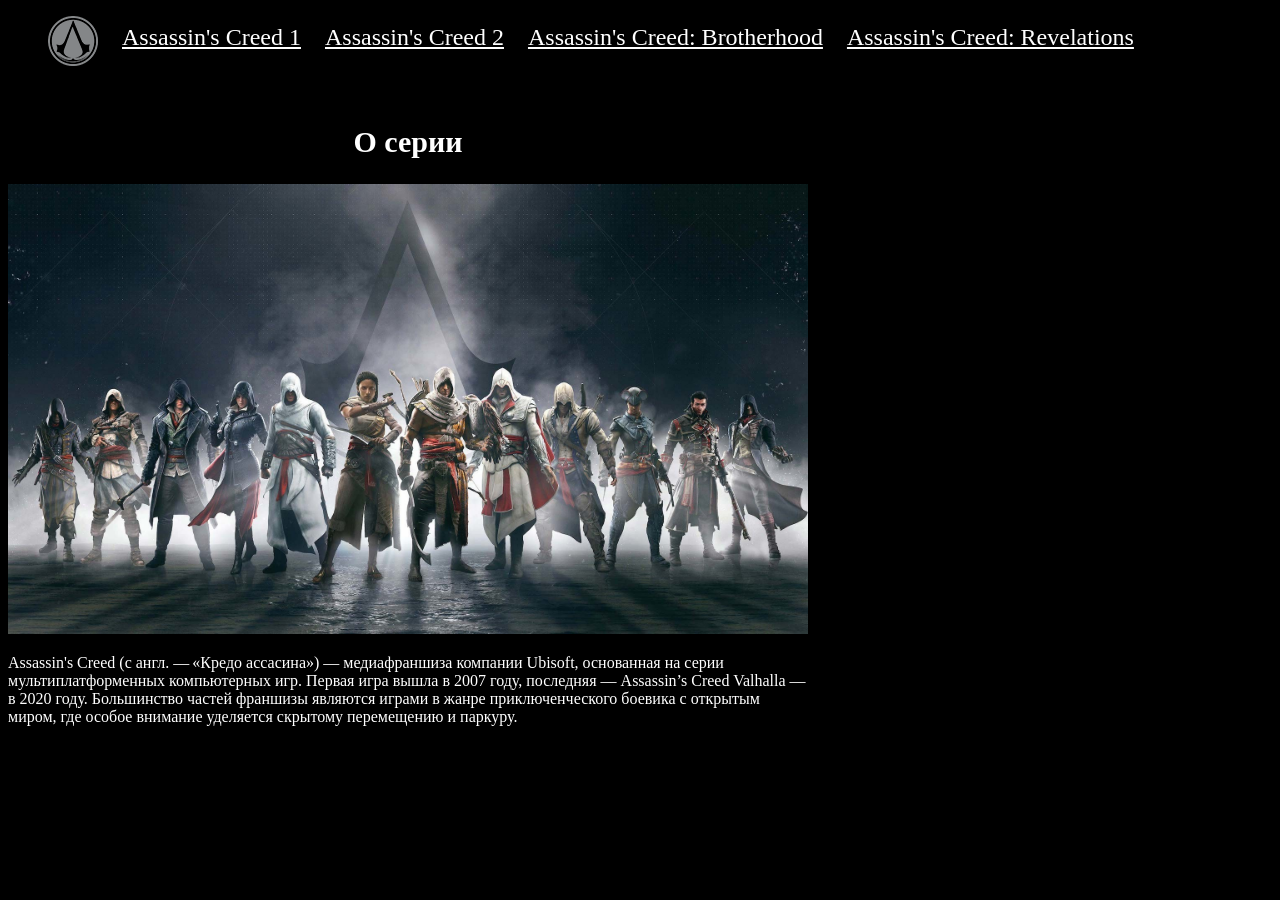
==== index.html @ eba08b95 "Add files via upload" ====
<!DOCTYPE html>
<html lang="ru">
    <head>
        <meta charset="UTF-8">
        <title>Библиотека игр Assassin's Creed</title>
        <link rel="stylesheet" href="style.css">
    </head>
    <body>
        <header>
            <nav class="menu">
                <ul>
                    <li class="logo"><img src="logo.png"></li>
                    <li><a href="#">Assassin's Creed 1</a></li>
                    <li><a href="#">Assassin's Creed 2</a></li>
                    <li><a href="#">Assassin's Creed: Brotherhood</a></li>
                    <li><a href="#">Assassin's Creed: Revelations</a></li>
                </ul>
            </nav>
            <main>
                <aside>
                    Something.
                </aside>
                <section>
                    <article>
                        <h2>О серии</h2>
                        <img style="text-align: center"; src="main_banner.jpg" width="800px">
                        <p>
                            Assassin's Creed (с англ. — «Кредо ассасина») — медиафраншиза компании Ubisoft, основанная на серии мультиплатформенных компьютерных игр. Первая игра вышла в 2007 году, последняя — Assassin’s Creed Valhalla — в 2020 году. Большинство частей франшизы являются играми в жанре приключенческого боевика с открытым миром, где особое внимание уделяется скрытому перемещению и паркуру.             
                        </p>
                    </article>
                </section>
            </main>
        </header>
    </body>
</html>
---- style.css ----
body {
    background-color: black;
}

.logo {
    vertical-align: middle;
}

nav > ul > li {
    display: inline-flex;
    margin-right: 20px;
    font-size: 24px;
}

a {
    color: white;
}

main {
    width: 800px;
    text-align: justify;
}

article {
    text-align: center;
    color: white;
}

p {
    color: white;
    text-align: left;
}

h2 {
    font-size: 30px;
    text-align: center;
}
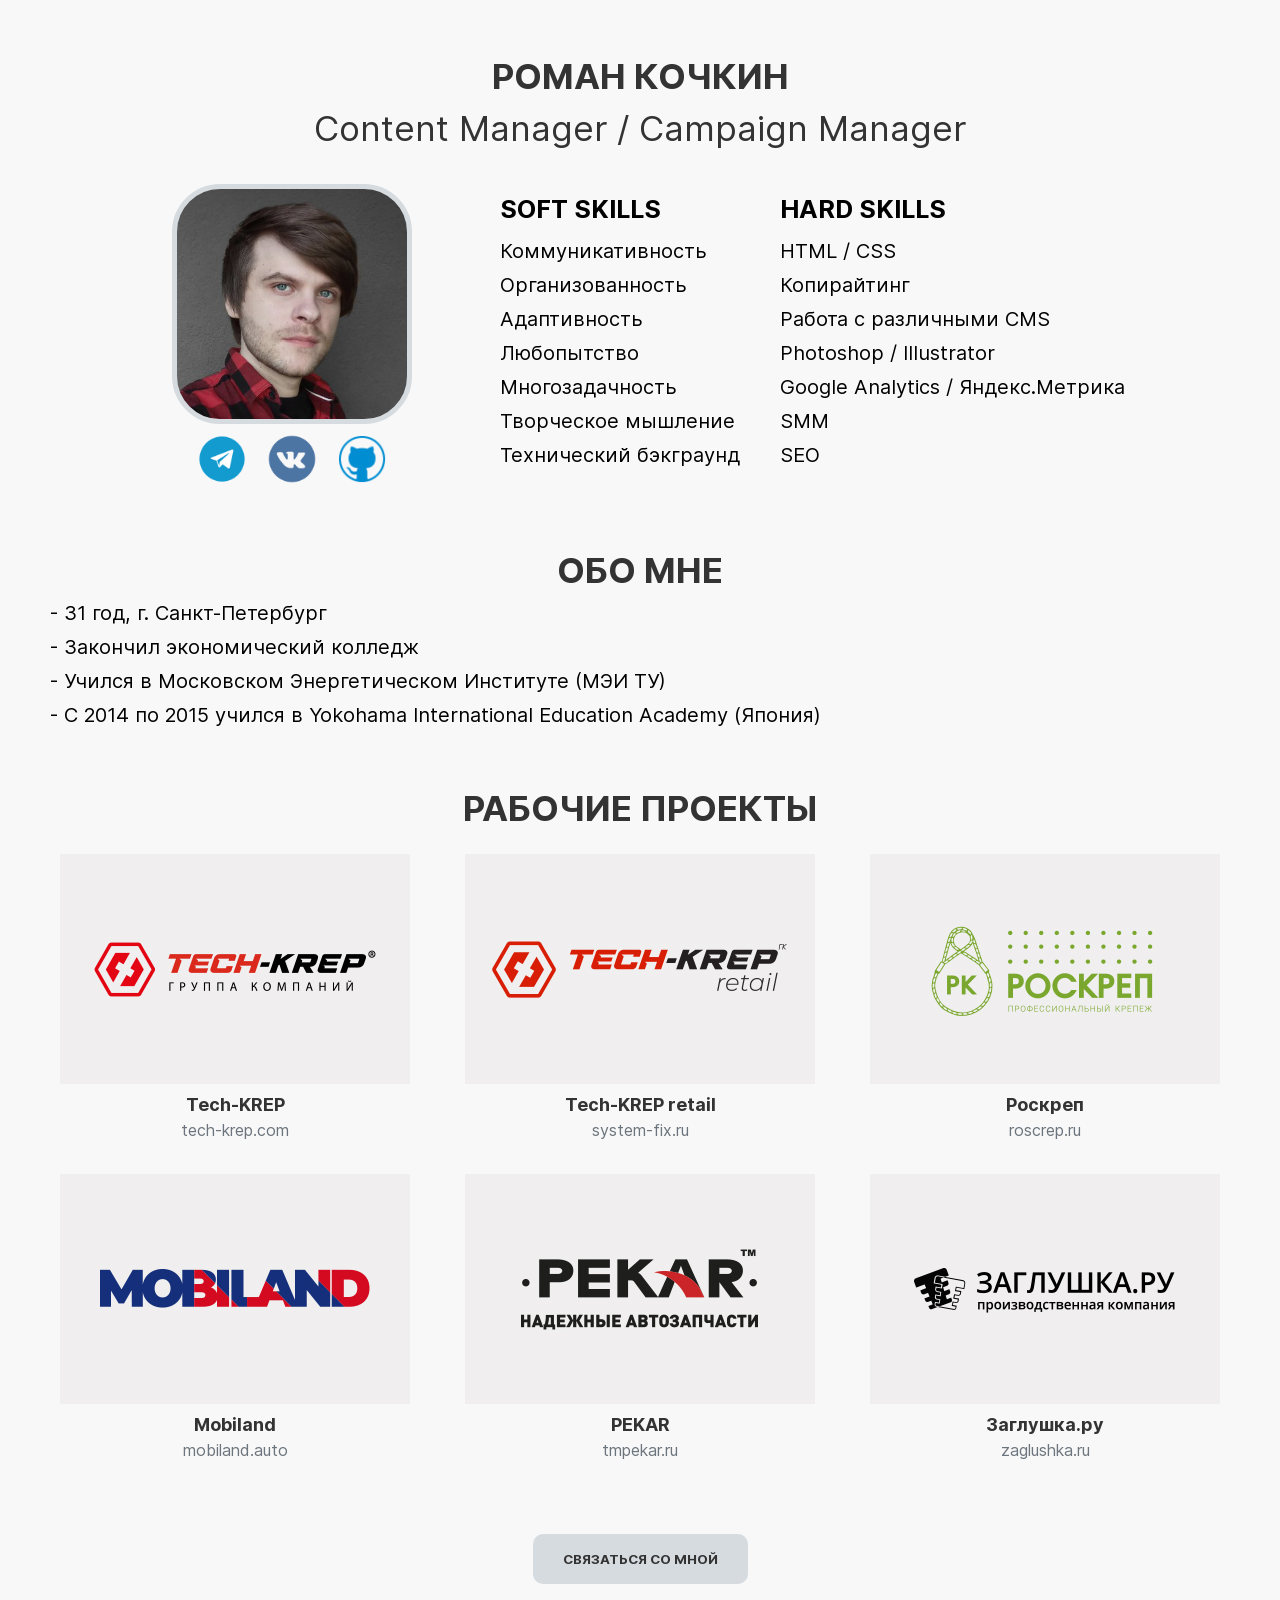
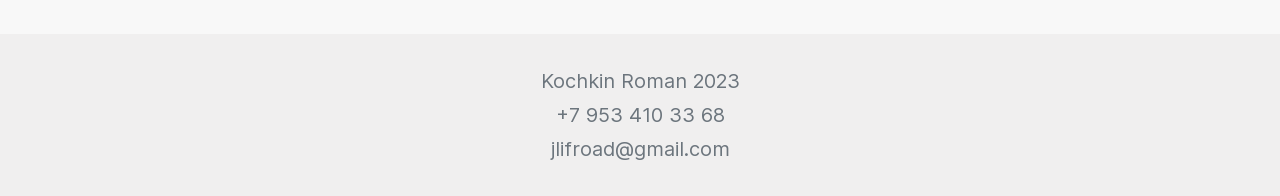
==== commit 98547019: "personal page" ====
--- a/index.html
+++ b/index.html
@@ -1,35 +1,148 @@
-<!DOCTYPE html>
-<html lang="ru">
-    <head>
-        <meta charset="UTF-8">
-        <title>Библиотека игр Assassin's Creed</title>
-        <link rel="stylesheet" href="style.css">
-    </head>
-    <body>
-        <header>
-            <nav class="menu">
-                <ul>
-                    <li class="logo"><img src="logo.png"></li>
-                    <li><a href="#">Assassin's Creed 1</a></li>
-                    <li><a href="#">Assassin's Creed 2</a></li>
-                    <li><a href="#">Assassin's Creed: Brotherhood</a></li>
-                    <li><a href="#">Assassin's Creed: Revelations</a></li>
-                </ul>
-            </nav>
-            <main>
-                <aside>
-                    Something.
-                </aside>
-                <section>
-                    <article>
-                        <h2>О серии</h2>
-                        <img style="text-align: center"; src="main_banner.jpg" width="800px">
-                        <p>
-                            Assassin's Creed (с англ. — «Кредо ассасина») — медиафраншиза компании Ubisoft, основанная на серии мультиплатформенных компьютерных игр. Первая игра вышла в 2007 году, последняя — Assassin’s Creed Valhalla — в 2020 году. Большинство частей франшизы являются играми в жанре приключенческого боевика с открытым миром, где особое внимание уделяется скрытому перемещению и паркуру.             
-                        </p>
-                    </article>
-                </section>
-            </main>
-        </header>
-    </body>
-</html>
+<html lang="ru">
+    <head>
+        <meta charset="UTF-8">
+        <meta name="viewport" content="width=device-width, initial-scale=1.0">
+        <meta http-equiv="X-UA-Compatible" content="ie=edge">
+        <title>Роман Кочкин - контент-менеджер</title>
+        <link rel="shortcut icon" type="image/x-icon" href="favicon.ico" />
+        <link rel="stylesheet" href="css/styles.css">
+    </head>
+    <body>
+        <header>
+            <p class="semi-title text-bold text-uppercase m-0">Роман Кочкин</p>
+            <p class="semi-title m-0">Content Manager / Campaign Manager</p>
+            <div class="header-info">
+                <div>
+                    <div class="header-photo"></div>
+                    <div class="header-sns">
+                        <a href="https://t.me/jlifroad" target="_blank"><img src="images/telegramm_logo.png"></a>
+                        <a href="https://vk.com/nichi_roku" target="_blank"><img src="images/vk_logo.png"></a>
+                        <a href="https://github.com/Lifroad" target="_blank"><img src="images/github_logo.png"></a>
+                    </div>
+                </div>
+                <div class="header-skills">
+                        <ul>
+                            <span class="text-bold text-uppercase skills-title">Soft Skills</span>
+                            <li>Коммуникативность</li>
+                            <li>Организованность</li>
+                            <li>Адаптивность</li>
+                            <li>Любопытство</li>
+                            <li>Многозадачность</li>
+                            <li>Творческое мышление</li>
+                            <li>Технический бэкграунд</li>
+                        </ul>
+                        <ul>
+                            <span class="text-bold text-uppercase skills-title">Hard Skills</span>
+                            <li>HTML / CSS</li>
+                            <li>Копирайтинг</li>
+                            <li>Работа с различными CMS</li>
+                            <li>Photoshop / Illustrator</li>
+                            <li>Google Analytics / Яндекс.Метрика</li>
+                            <li>SMM</li>
+                            <li>SEO</li>
+                        </ul>
+                </div>
+                </div>
+                </div>
+            </div>
+        </header>
+        <main>
+            <section class="about">
+                <p class="semi-title text-bold text-uppercase m-0">Обо мне</p>
+                <p>31 год, г. Санкт-Петербург</p>
+                <p>Закончил экономический колледж</p>
+                <p>Учился в Московском Энергетическом Институте (МЭИ ТУ)</p>
+                <p>С 2014 по 2015 учился в Yokohama International Education Academy (Япония)</p>
+            </section>
+            <section>
+                <p class="semi-title text-bold text-uppercase">Рабочие проекты</p>
+                <div class="projects">
+                    <div class="projects-item">
+                        <a href="https://tech-krep.com/" target="_blank">
+                            <div class="item-image">
+                                <img src="images/tk_preview.jpg">
+                                <img src="images/tk_project.jpg">
+                            </div>
+                        </a>
+                        <div class="item-text">
+                            <p>Tech-KREP</p>
+                            <a href="https://tech-krep.com/" target="_blank"><p>tech-krep.com</p></a>
+                        </div>
+                    </div>
+                    <div class="projects-item">
+                        <a href="https://system-fix.ru/" target="_blank">
+                            <div class="item-image">
+                                <img src="images/sf_preview.jpg">
+                                <img src="images/sf_project.jpg">
+                            </div>
+                        </a>
+                        <div class="item-text">
+                            <p>Tech-KREP retail</p>
+                            <a href="https://system-fix.ru/" target="_blank"><p>system-fix.ru</p></a>
+                        </div>
+                    </div>
+                    <div class="projects-item">
+                        <a href="https://roscrep.ru/" target="_blank">
+                            <div class="item-image">
+                                <img src="images/roscrep_preview.jpg">
+                                <img src="images/roscrep_project.jpg">
+                            </div>
+                        </a>
+                        <div class="item-text">
+                            <p>Роскреп</p>
+                            <a href="https://roscrep.ru/" target="_blank"><p>roscrep.ru</p></a>
+                        </div>
+                    </div>
+                    <div class="projects-item">
+                        <a href="https://mobiland.auto/" target="_blank">
+                            <div class="item-image">
+                                <img src="images/mobiland_preview.jpg">
+                                <img src="images/mobiland_project.jpg">
+                            </div>
+                        </a>
+                        <div class="item-text">
+                            <p>Mobiland</p>
+                            <a href="https://mobiland.auto/" target="_blank"><p>mobiland.auto</p></a>
+                        </div>
+                    </div>
+                    <div class="projects-item">
+                        <a href="https://tmpekar.ru/" target="_blank">
+                            <div class="item-image">
+                                <img src="images/pekar_preview.jpg">
+                                <img src="images/pekar_project.jpg">
+                            </div>
+                        </a>
+                        <div class="item-text">
+                            <p>PEKAR</p>
+                            <a href="https://tmpekar.ru/" target="_blank"><p>tmpekar.ru</p></a>
+                        </div>
+                    </div>
+                    <div class="projects-item">
+                        <a href="https://zaglushka.ru/" target="_blank">
+                            <div class="item-image">
+                                <img src="images/zaglushka_preview.jpg">
+                                <img src="images/zaglushka_project.jpg">
+                            </div>
+                        </a>
+                        <div class="item-text">
+                            <p>Заглушка.ру</p>
+                            <a href="https://zaglushka.ru/" target="_blank"><p>zaglushka.ru</p></a>
+                        </div>
+                    </div>
+                </div>
+            </section>
+            <section class="text-center">
+                <form action="https://t.me/jlifroad" target="_blank">
+                    <button class="button-contact text-uppercase text-bold">
+                        Связаться со мной
+                    </button>
+                </form>
+            </section>
+        </main>
+        <footer>
+            <p class="text-center">Kochkin Roman 2023</p>
+            <p class="text-center">+7 953 410 33 68</p>
+            <p class="text-center">jlifroad@gmail.com</p>
+        </footer>
+    </body>
+</html>
--- a/css/styles.css
+++ b/css/styles.css
@@ -0,0 +1,181 @@
+@import url("fonts.css");
+
+:root {
+    display: flex;
+    justify-content: center;
+    font: 20px "Inter-Regular", sans-serif;
+    background-color: #f8f8f8;
+    --dark-grey: #333;
+    --light-grey: #D6DBDF;
+}
+
+/* Main */
+body {
+    max-width: 1200px;
+    margin: 50px
+}
+
+/* Header section */
+.header-info {
+    display: flex;
+    flex-direction: row;
+    justify-content: center;
+    align-items: flex-start;
+    flex-wrap: wrap;
+    margin: 30px 0;
+}
+.header-info div {
+    margin: 0 0.8rem;
+}
+.header-photo {
+    width: 230px;
+    height: 230px;
+    background-image: url("../images/avatar.jpeg");
+    background-size: cover;
+    border: 5px solid var(--light-grey);
+    border-radius: 20%;
+}
+.header-sns {
+    display: flex;
+    flex-direction: row;
+    justify-content: center;
+}
+.header-sns img{
+    width: 50px;
+    margin: 10px;
+}
+.header-sns img:hover{
+    filter: grayscale(100%);
+    transition-duration: 200ms;
+}
+.header-skills {
+    display: flex;
+    flex-direction: row;
+    flex-wrap: wrap;
+}
+.header-skills ul {
+    list-style-type: none;
+    margin-top: 10px;
+
+}
+.header-skills ul li {
+    padding: 5px 0;
+}
+.skills-title {
+    display: block;
+    margin-bottom: 10px;
+    font-size: 25px;
+}
+
+/* Sections styles */
+section {
+    margin: 50px 0;
+}
+.about p:nth-child(n+2)::before {
+    content: "- ";
+}
+.projects {
+    margin-top: 10px;
+    display: flex;
+    justify-content: space-between;
+    flex-wrap: wrap;
+}
+@media screen and (max-width: 1240px) {
+    .projects {
+        justify-content: center;
+    }
+}
+.projects-item {
+    display: flex;
+    flex-direction: column;
+    width: 350px;
+    height: 300px;
+    margin: 10px;
+}
+.item-text {
+    margin: 5px 0;
+    font-size: 18px;
+    text-align: center;
+}
+.item-text a {
+    text-decoration: none;
+}
+.item-text p:first-child {
+    font-family: "Inter-Bold", sans-serif;
+    color: var(--dark-grey);
+}
+.item-text p:last-child {
+    padding-top: 0;
+    font-family: "Inter-Regular", sans-serif;
+    font-size: 16px;
+    color: #6c757d;
+}
+.item-image {
+    position: relative;
+}
+.item-image img:last-child {
+    z-index: 0;
+}
+.item-image img:first-child {
+    position: absolute;
+    top: 0;
+    left: 0;
+    z-index: 1;
+}
+.item-image img:first-child:hover {
+    opacity: 0;
+    transition-duration: 500ms;
+}
+
+/* Footer section */
+footer {
+    width: 100%;
+    position: absolute;
+    left: 0;
+    right: 0;
+    padding: 30px 0;
+    background-color: #f0efef;
+}
+footer p{
+    color: #6c757d;
+}
+
+/* Button styles */
+.button-contact {
+    height: 50px;
+    padding: 10px 30px;
+    border: none;
+    border-radius: 10px;
+    background-color: var(--light-grey);
+    color: var(--dark-grey);
+    cursor: pointer;
+}
+.button-contact:hover {
+    transition-duration: 300ms;
+    background-color: #c2d4e2;
+}
+
+/* Text styles */
+p {
+    margin: 0;
+    padding: 5px 0;
+}
+.semi-title {
+    font-size: 35px;
+    text-align: center;
+    color: var(--dark-grey);
+}
+.text-bold {
+    font-family: "Inter-Bold", sans-serif;
+}
+.text-uppercase {
+    text-transform: uppercase;
+}
+.text-center {
+    text-align: center;
+}
+
+/* Indents */
+.m-0 {
+    margin: 0;
+}
